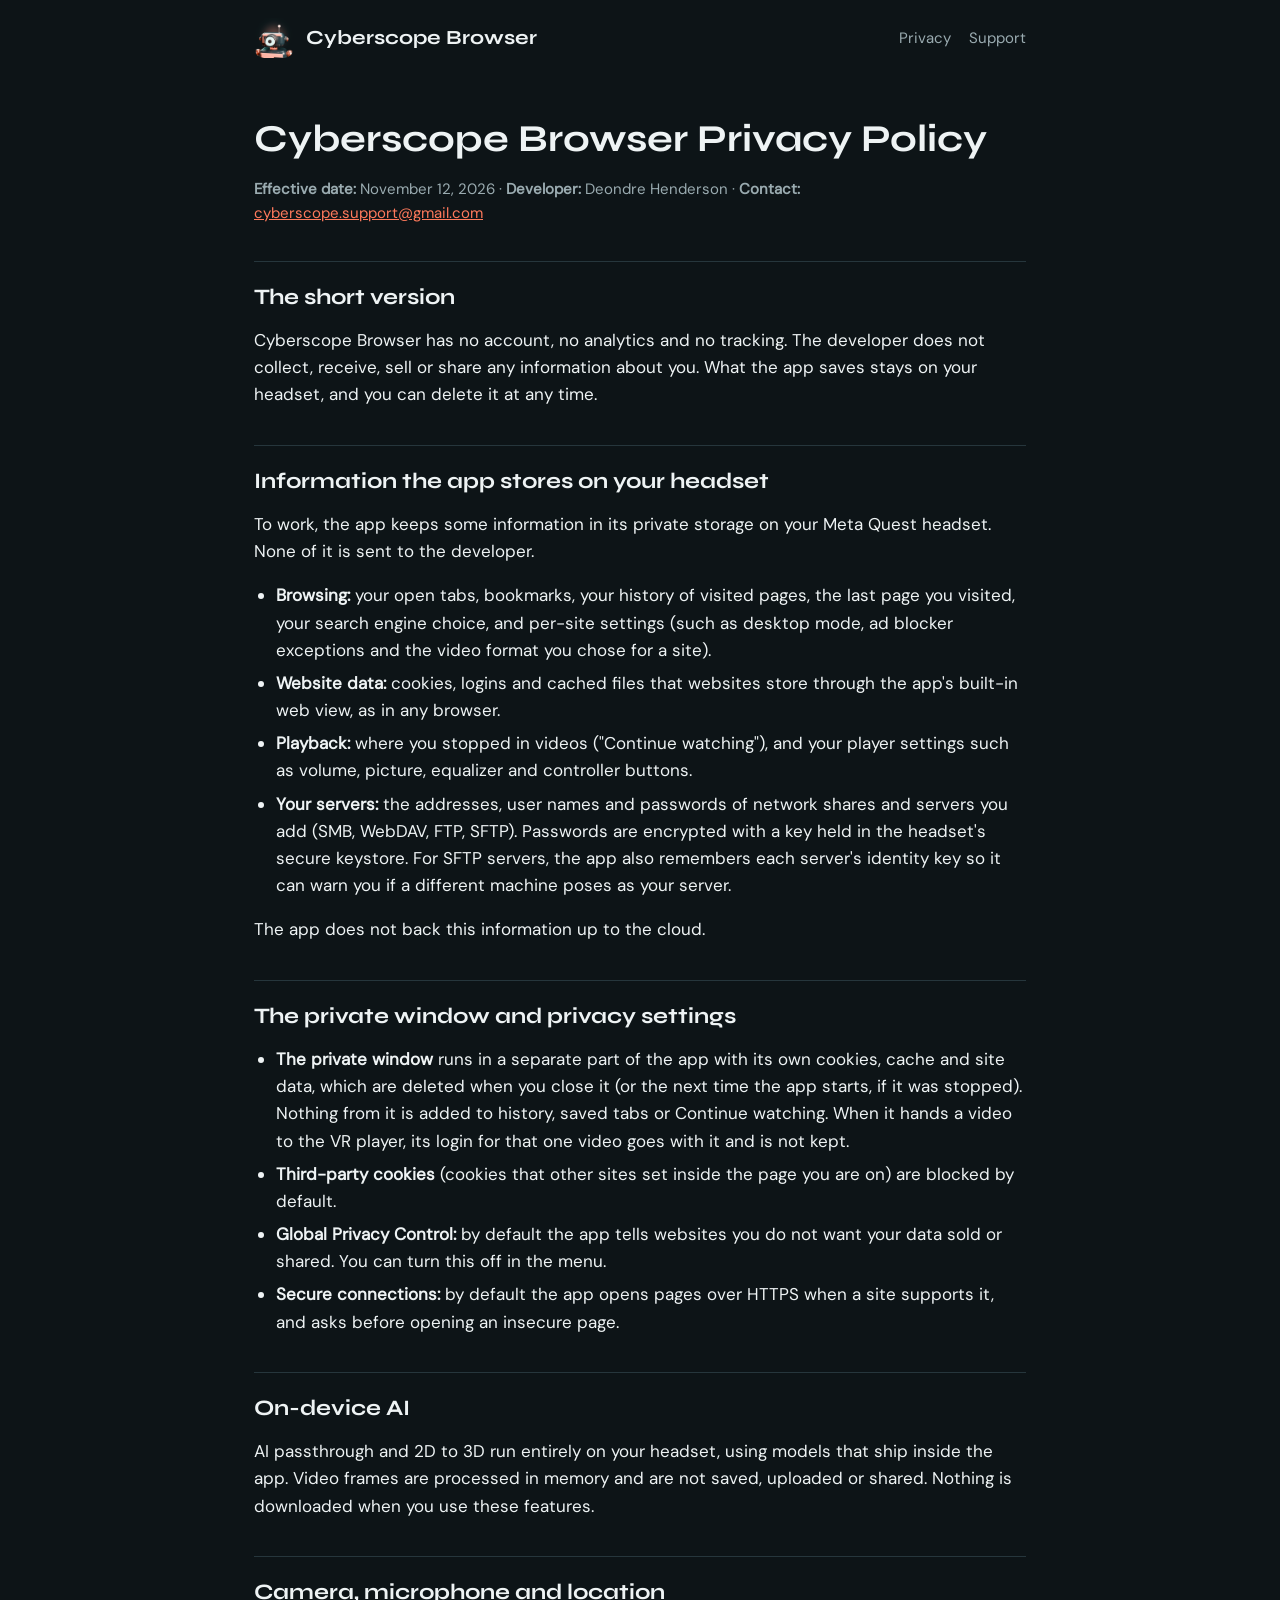
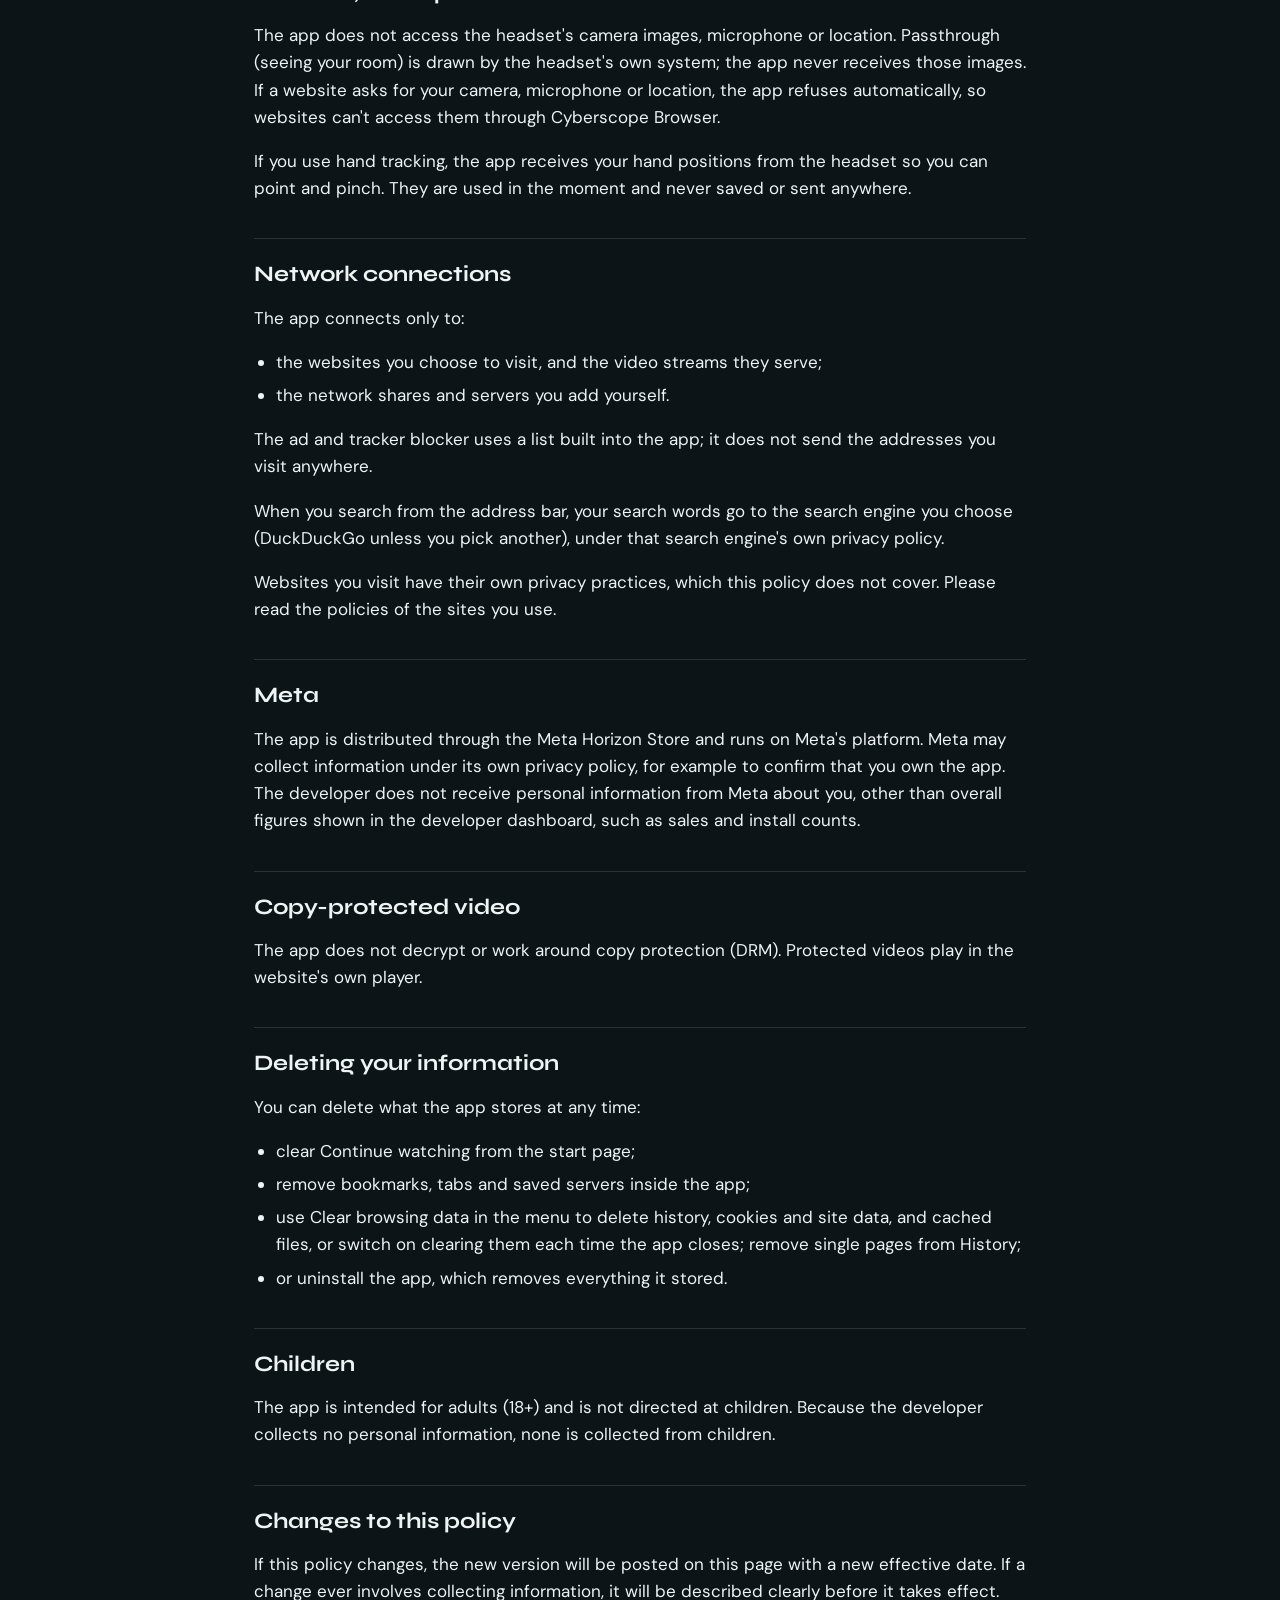
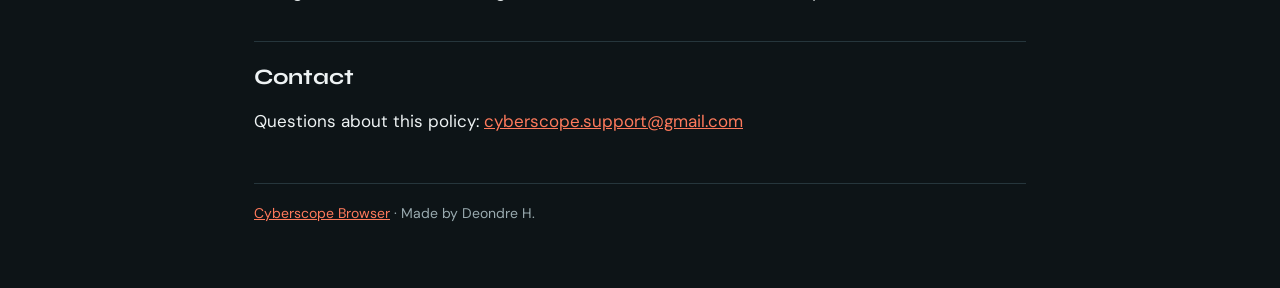
==== privacy.html @ e5c9cef2 "Cyberscope Browser site: home page and privacy policy" ====
<!DOCTYPE html>
<html lang="en">
<head>
<meta charset="utf-8">
<meta name="viewport" content="width=device-width, initial-scale=1">
<title>Privacy Policy · Cyberscope Browser</title>
<link rel="icon" href="assets/icon.png">
<link rel="stylesheet" href="assets/site.css">
</head>
<body>
<header class="top">
  <img src="assets/icon.png" alt="">
  <a class="name" href="./">Cyberscope Browser</a>
  <nav><a href="privacy.html">Privacy</a><a href="mailto:cyberscope.support@gmail.com">Support</a></nav>
</header>
<main class="wrap">
<h1>Cyberscope Browser Privacy Policy</h1>
<p class="meta"><b>Effective date:</b> November 12, 2026 · <b>Developer:</b> Deondre Henderson · <b>Contact:</b> <a href="mailto:cyberscope.support@gmail.com">cyberscope.support@gmail.com</a></p>

<h2>The short version</h2>
<p>Cyberscope Browser has no account, no analytics and no tracking. The developer does not collect, receive, sell or share any information about you. What the app saves stays on your headset, and you can delete it at any time.</p>

<h2>Information the app stores on your headset</h2>
<p>To work, the app keeps some information in its private storage on your Meta Quest headset. None of it is sent to the developer.</p>
<ul>
<li><b>Browsing:</b> your open tabs, bookmarks, your history of visited pages, the last page you visited, your search engine choice, and per-site settings (such as desktop mode, ad blocker exceptions and the video format you chose for a site).</li>
<li><b>Website data:</b> cookies, logins and cached files that websites store through the app's built-in web view, as in any browser.</li>
<li><b>Playback:</b> where you stopped in videos ("Continue watching"), and your player settings such as volume, picture, equalizer and controller buttons.</li>
<li><b>Your servers:</b> the addresses, user names and passwords of network shares and servers you add (SMB, WebDAV, FTP, SFTP). Passwords are encrypted with a key held in the headset's secure keystore. For SFTP servers, the app also remembers each server's identity key so it can warn you if a different machine poses as your server.</li>
</ul>
<p>The app does not back this information up to the cloud.</p>

<h2>The private window and privacy settings</h2>
<ul>
<li><b>The private window</b> runs in a separate part of the app with its own cookies, cache and site data, which are deleted when you close it (or the next time the app starts, if it was stopped). Nothing from it is added to history, saved tabs or Continue watching. When it hands a video to the VR player, its login for that one video goes with it and is not kept.</li>
<li><b>Third-party cookies</b> (cookies that other sites set inside the page you are on) are blocked by default.</li>
<li><b>Global Privacy Control:</b> by default the app tells websites you do not want your data sold or shared. You can turn this off in the menu.</li>
<li><b>Secure connections:</b> by default the app opens pages over HTTPS when a site supports it, and asks before opening an insecure page.</li>
</ul>

<h2>On-device AI</h2>
<p>AI passthrough and 2D to 3D run entirely on your headset, using models that ship inside the app. Video frames are processed in memory and are not saved, uploaded or shared. Nothing is downloaded when you use these features.</p>

<h2>Camera, microphone and location</h2>
<p>The app does not access the headset's camera images, microphone or location. Passthrough (seeing your room) is drawn by the headset's own system; the app never receives those images. If a website asks for your camera, microphone or location, the app refuses automatically, so websites can't access them through Cyberscope Browser.</p>
<p>If you use hand tracking, the app receives your hand positions from the headset so you can point and pinch. They are used in the moment and never saved or sent anywhere.</p>

<h2>Network connections</h2>
<p>The app connects only to:</p>
<ul>
<li>the websites you choose to visit, and the video streams they serve;</li>
<li>the network shares and servers you add yourself.</li>
</ul>
<p>The ad and tracker blocker uses a list built into the app; it does not send the addresses you visit anywhere.</p>
<p>When you search from the address bar, your search words go to the search engine you choose (DuckDuckGo unless you pick another), under that search engine's own privacy policy.</p>
<p>Websites you visit have their own privacy practices, which this policy does not cover. Please read the policies of the sites you use.</p>

<h2>Meta</h2>
<p>The app is distributed through the Meta Horizon Store and runs on Meta's platform. Meta may collect information under its own privacy policy, for example to confirm that you own the app. The developer does not receive personal information from Meta about you, other than overall figures shown in the developer dashboard, such as sales and install counts.</p>

<h2>Copy-protected video</h2>
<p>The app does not decrypt or work around copy protection (DRM). Protected videos play in the website's own player.</p>

<h2>Deleting your information</h2>
<p>You can delete what the app stores at any time:</p>
<ul>
<li>clear Continue watching from the start page;</li>
<li>remove bookmarks, tabs and saved servers inside the app;</li>
<li>use Clear browsing data in the menu to delete history, cookies and site data, and cached files, or switch on clearing them each time the app closes; remove single pages from History;</li>
<li>or uninstall the app, which removes everything it stored.</li>
</ul>

<h2>Children</h2>
<p>The app is intended for adults (18+) and is not directed at children. Because the developer collects no personal information, none is collected from children.</p>

<h2>Changes to this policy</h2>
<p>If this policy changes, the new version will be posted on this page with a new effective date. If a change ever involves collecting information, it will be described clearly before it takes effect.</p>

<h2>Contact</h2>
<p>Questions about this policy: <a href="mailto:cyberscope.support@gmail.com">cyberscope.support@gmail.com</a></p>

<footer><a href="./">Cyberscope Browser</a> · Made by Deondre H.</footer>
</main>
</body>
</html>
---- assets/site.css ----
@font-face { font-family: Syne; src: url(syne_bold.ttf); font-weight: 700; }
@font-face { font-family: "DM Sans"; src: url(dm_sans_regular.ttf); }
:root { --bg: #0D1417; --card: #152126; --line: #26363C; --text: #EEF3F4; --dim: #9AABB0; --coral: #FF7A5C; --sea: #7FD3C8; }
* { box-sizing: border-box; }
body { margin: 0; background: var(--bg); color: var(--text); font: 17px/1.6 "DM Sans", system-ui, sans-serif; }
a { color: var(--coral); }
.wrap { max-width: 820px; margin: 0 auto; padding: 32px 24px 64px; }
header.top { display: flex; align-items: center; gap: 12px; padding: 18px 24px; max-width: 820px; margin: 0 auto; }
header.top img { width: 40px; height: 40px; border-radius: 10px; }
header.top a.name { font-family: Syne, sans-serif; font-size: 20px; color: var(--text); text-decoration: none; }
header.top nav { margin-left: auto; display: flex; gap: 18px; font-size: 15px; }
header.top nav a { color: var(--dim); text-decoration: none; }
header.top nav a:hover { color: var(--text); }
h1, h2 { font-family: Syne, sans-serif; line-height: 1.2; }
h1 { font-size: 38px; margin: 8px 0 6px; }
h2 { font-size: 22px; margin: 36px 0 8px; padding-top: 22px; border-top: 1px solid var(--line); }
.hero { width: 100%; border-radius: 18px; display: block; margin: 8px 0 24px; }
.lead { font-size: 19px; color: var(--text); }
.meta { color: var(--dim); font-size: 15px; }
ul { padding-left: 22px; }
li { margin: 6px 0; }
.pill { display: inline-block; background: var(--coral); color: #2A0D06; padding: 10px 20px; border-radius: 999px; text-decoration: none; font-weight: 600; }
.grid { display: grid; grid-template-columns: repeat(auto-fit, minmax(220px, 1fr)); gap: 14px; margin: 18px 0; }
.card { background: var(--card); border: 1px solid var(--line); border-radius: 14px; padding: 16px 18px; }
.card b { color: var(--sea); display: block; margin-bottom: 4px; }
footer { color: var(--dim); font-size: 14px; border-top: 1px solid var(--line); margin-top: 48px; padding-top: 18px; }
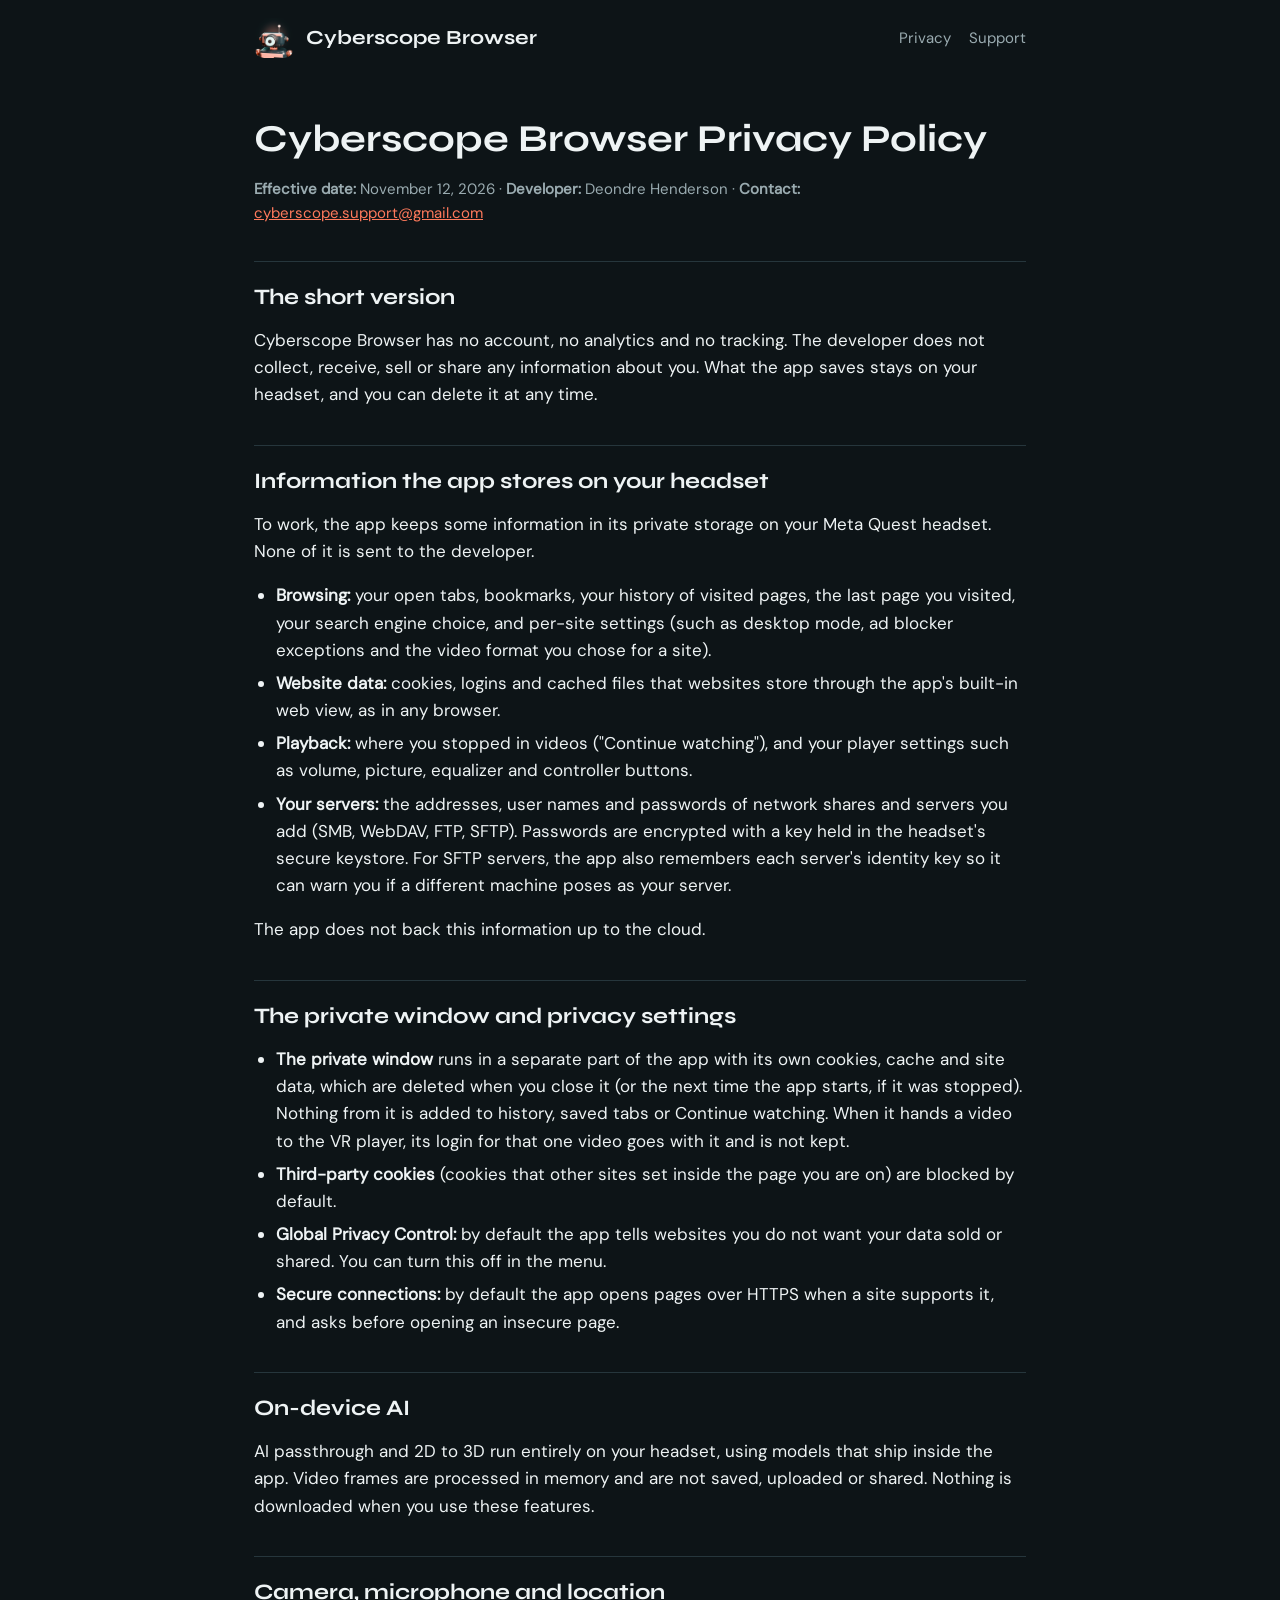
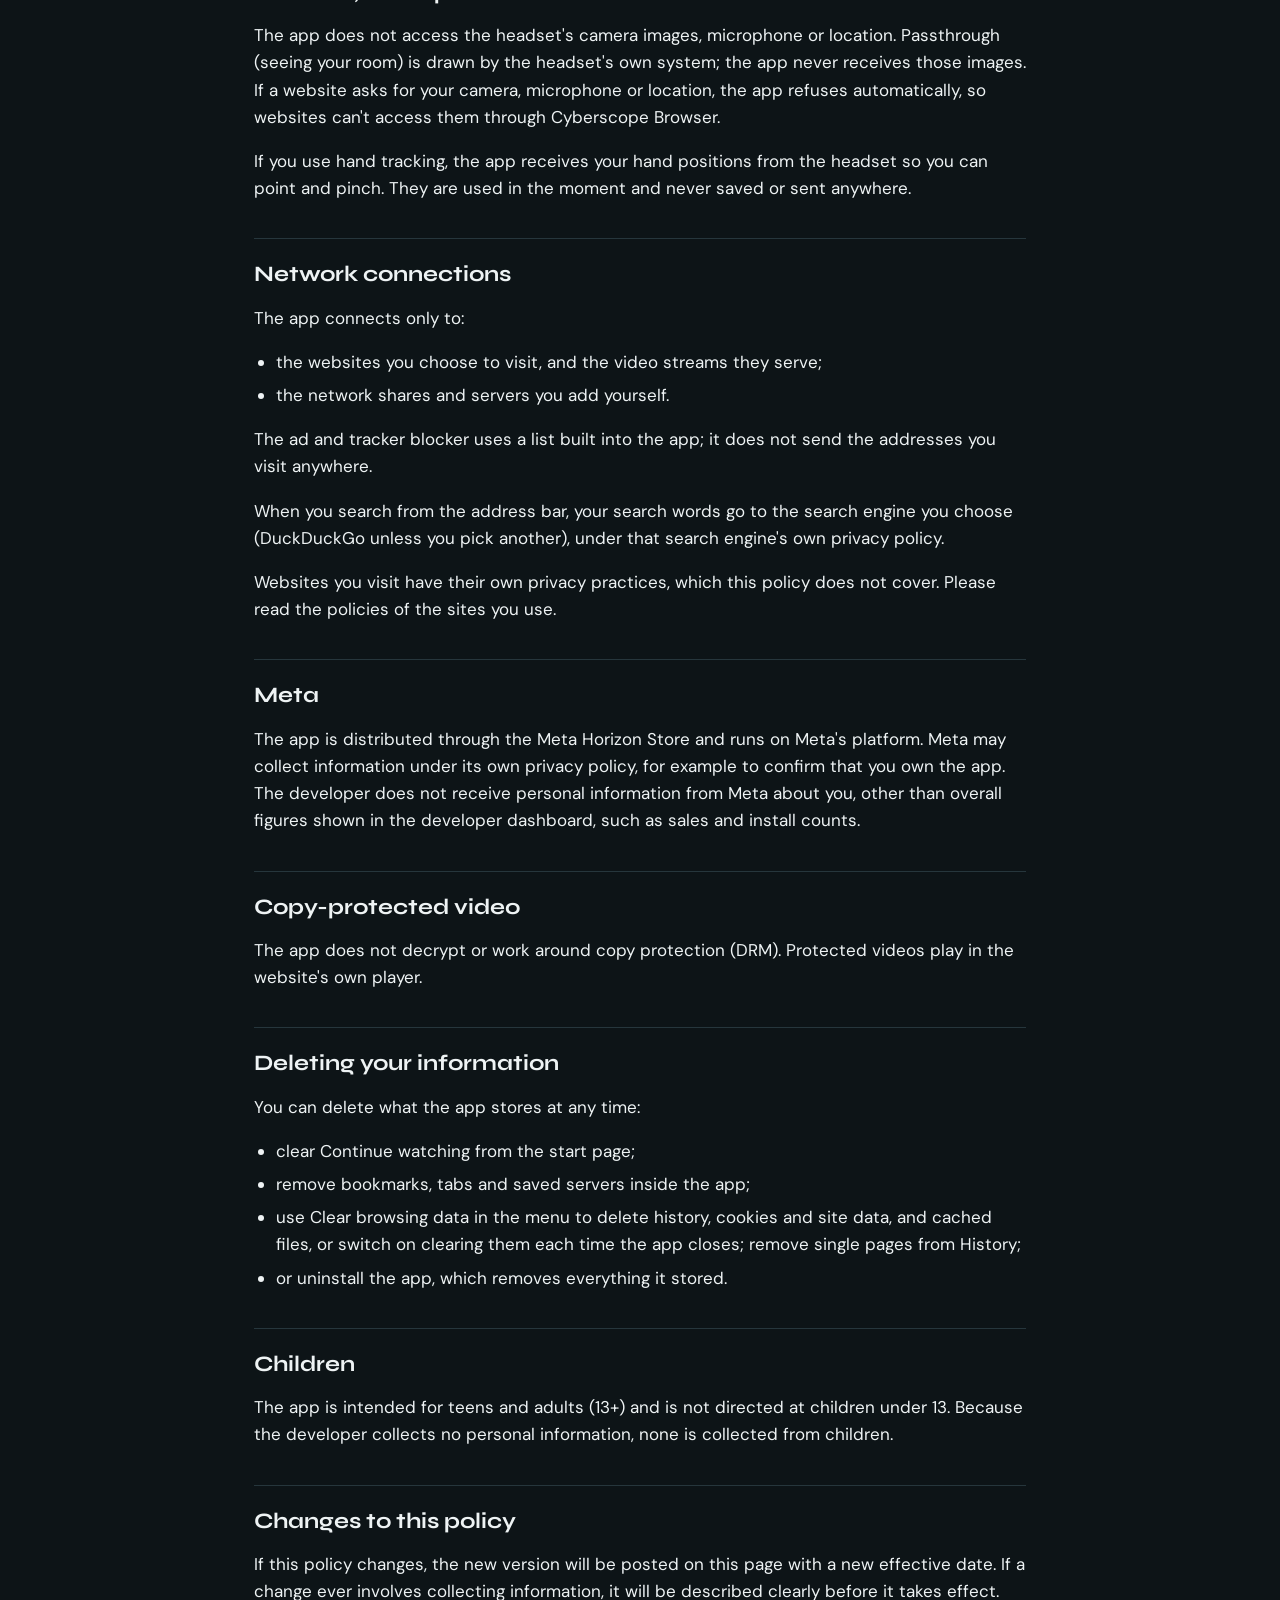
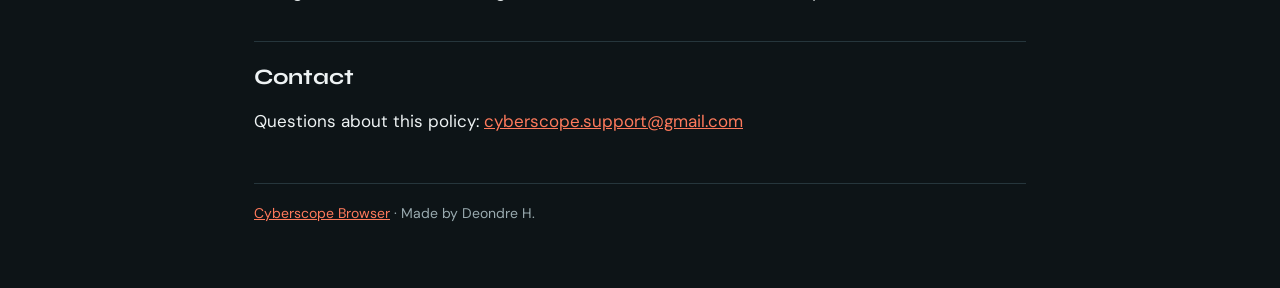
==== commit 18a22e13: "Privacy policy: intended for ages 13+, matching the store age group" ====
--- a/privacy.html
+++ b/privacy.html
@@ -71,7 +71,7 @@
 </ul>
 
 <h2>Children</h2>
-<p>The app is intended for adults (18+) and is not directed at children. Because the developer collects no personal information, none is collected from children.</p>
+<p>The app is intended for teens and adults (13+) and is not directed at children under 13. Because the developer collects no personal information, none is collected from children.</p>
 
 <h2>Changes to this policy</h2>
 <p>If this policy changes, the new version will be posted on this page with a new effective date. If a change ever involves collecting information, it will be described clearly before it takes effect.</p>
